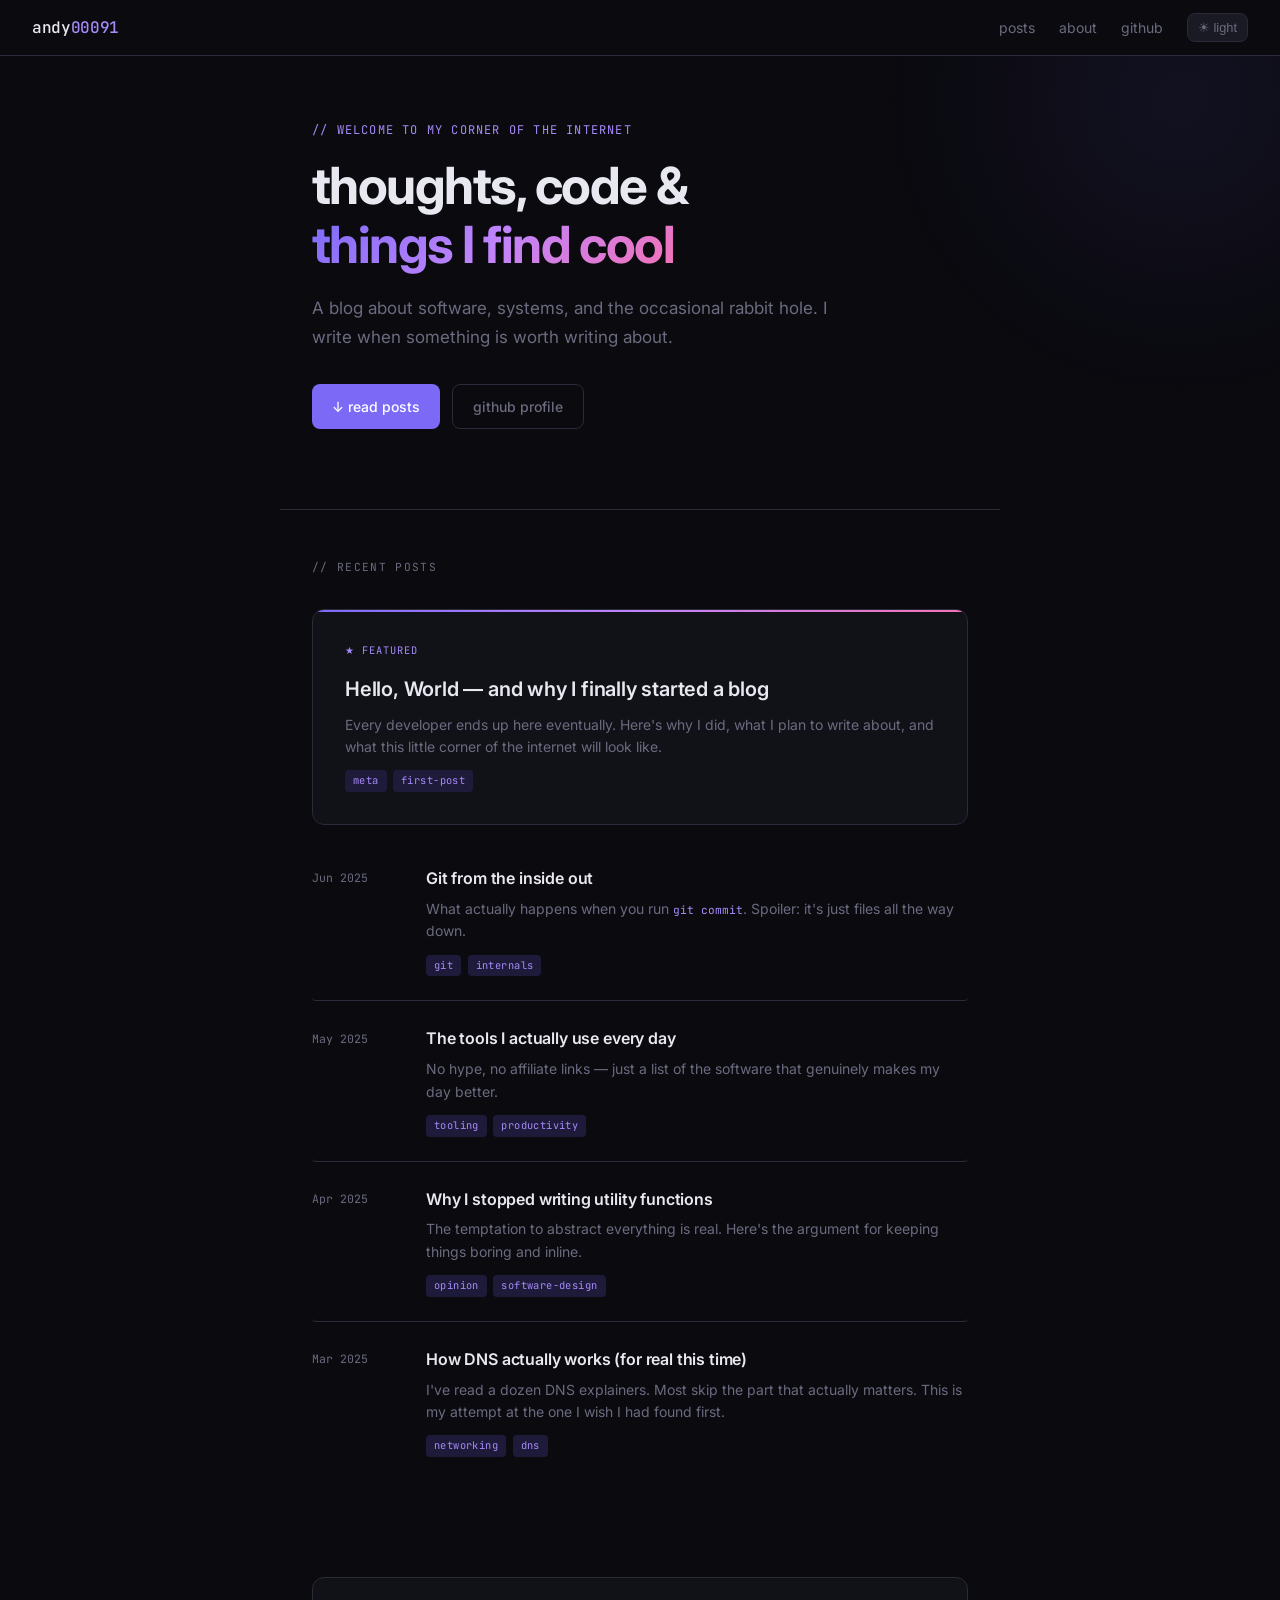
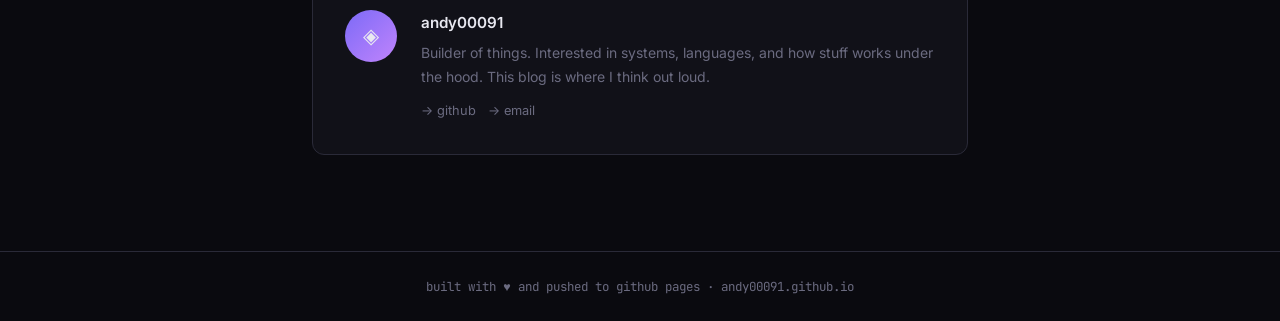
==== index.html @ 7dd6c5f8 "Initial commit: launch andy00091.github.io blog" ====
<!DOCTYPE html>
<html lang="en" data-theme="dark">
<head>
  <meta charset="UTF-8" />
  <meta name="viewport" content="width=device-width, initial-scale=1.0" />
  <title>andy00091 — blog</title>
  <link rel="preconnect" href="https://fonts.googleapis.com" />
  <link href="https://fonts.googleapis.com/css2?family=Inter:wght@300;400;500;600;700&family=JetBrains+Mono:wght@400;500&display=swap" rel="stylesheet" />
  <style>
    :root[data-theme="dark"] {
      --bg: #0a0a0f;
      --bg2: #111118;
      --bg3: #1a1a24;
      --border: #2a2a38;
      --text: #e8e8f0;
      --muted: #6b6b80;
      --accent: #7c6af7;
      --accent2: #a78bfa;
      --tag-bg: #1e1a3a;
      --tag-text: #a78bfa;
    }
    :root[data-theme="light"] {
      --bg: #fafafa;
      --bg2: #ffffff;
      --bg3: #f0f0f5;
      --border: #e0e0ea;
      --text: #111118;
      --muted: #888899;
      --accent: #6254e8;
      --accent2: #7c6af7;
      --tag-bg: #ede9fe;
      --tag-text: #5b4fcf;
    }

    *, *::before, *::after { box-sizing: border-box; margin: 0; padding: 0; }

    html { scroll-behavior: smooth; }

    body {
      background: var(--bg);
      color: var(--text);
      font-family: 'Inter', sans-serif;
      font-size: 15px;
      line-height: 1.7;
      transition: background 0.3s, color 0.3s;
    }

    a { color: var(--accent2); text-decoration: none; }
    a:hover { text-decoration: underline; }

    /* NAV */
    nav {
      position: fixed; top: 0; left: 0; right: 0; z-index: 100;
      display: flex; align-items: center; justify-content: space-between;
      padding: 0 2rem;
      height: 56px;
      background: var(--bg);
      border-bottom: 1px solid var(--border);
      backdrop-filter: blur(12px);
    }
    .nav-logo {
      font-family: 'JetBrains Mono', monospace;
      font-size: 1rem;
      font-weight: 500;
      color: var(--text);
      letter-spacing: -0.02em;
    }
    .nav-logo span { color: var(--accent2); }
    .nav-links { display: flex; align-items: center; gap: 1.5rem; }
    .nav-links a { color: var(--muted); font-size: 0.875rem; transition: color 0.2s; }
    .nav-links a:hover { color: var(--text); text-decoration: none; }
    .theme-toggle {
      background: var(--bg3);
      border: 1px solid var(--border);
      color: var(--muted);
      border-radius: 8px;
      padding: 6px 10px;
      cursor: pointer;
      font-size: 0.8rem;
      transition: all 0.2s;
    }
    .theme-toggle:hover { color: var(--text); border-color: var(--accent); }

    /* HERO */
    .hero {
      padding: 120px 2rem 80px;
      max-width: 720px;
      margin: 0 auto;
    }
    .hero-eyebrow {
      font-family: 'JetBrains Mono', monospace;
      font-size: 0.75rem;
      color: var(--accent2);
      letter-spacing: 0.1em;
      text-transform: uppercase;
      margin-bottom: 1rem;
    }
    .hero h1 {
      font-size: clamp(2rem, 5vw, 3.2rem);
      font-weight: 700;
      line-height: 1.15;
      letter-spacing: -0.03em;
      margin-bottom: 1.25rem;
    }
    .hero h1 .gradient {
      background: linear-gradient(135deg, var(--accent) 0%, #c084fc 50%, #f472b6 100%);
      -webkit-background-clip: text;
      -webkit-text-fill-color: transparent;
      background-clip: text;
    }
    .hero p {
      font-size: 1.0625rem;
      color: var(--muted);
      max-width: 540px;
      margin-bottom: 2rem;
    }
    .hero-actions { display: flex; gap: 0.75rem; flex-wrap: wrap; }
    .btn {
      display: inline-flex; align-items: center; gap: 0.4rem;
      padding: 0.6rem 1.25rem;
      border-radius: 8px;
      font-size: 0.875rem;
      font-weight: 500;
      cursor: pointer;
      transition: all 0.2s;
      border: none;
    }
    .btn-primary {
      background: var(--accent);
      color: #fff;
    }
    .btn-primary:hover { background: var(--accent2); text-decoration: none; color: #fff; }
    .btn-ghost {
      background: transparent;
      color: var(--muted);
      border: 1px solid var(--border);
    }
    .btn-ghost:hover { color: var(--text); border-color: var(--accent); text-decoration: none; }

    /* DIVIDER */
    .section-divider {
      max-width: 720px;
      margin: 0 auto;
      padding: 0 2rem;
      border-top: 1px solid var(--border);
    }

    /* POSTS */
    .posts-section {
      max-width: 720px;
      margin: 0 auto;
      padding: 3rem 2rem 6rem;
    }
    .section-label {
      font-family: 'JetBrains Mono', monospace;
      font-size: 0.7rem;
      color: var(--muted);
      letter-spacing: 0.12em;
      text-transform: uppercase;
      margin-bottom: 2rem;
    }
    .post-list { display: flex; flex-direction: column; gap: 0; }

    .post-item {
      display: grid;
      grid-template-columns: 90px 1fr;
      gap: 0 1.5rem;
      padding: 1.5rem 0;
      border-bottom: 1px solid var(--border);
      transition: background 0.15s;
      border-radius: 4px;
      cursor: pointer;
    }
    .post-item:last-child { border-bottom: none; }
    .post-item:hover .post-title { color: var(--accent2); }

    .post-date {
      font-family: 'JetBrains Mono', monospace;
      font-size: 0.72rem;
      color: var(--muted);
      padding-top: 0.2rem;
      white-space: nowrap;
    }
    .post-title {
      font-size: 1rem;
      font-weight: 600;
      color: var(--text);
      transition: color 0.2s;
      margin-bottom: 0.35rem;
      letter-spacing: -0.01em;
    }
    .post-excerpt {
      font-size: 0.875rem;
      color: var(--muted);
      margin-bottom: 0.75rem;
      line-height: 1.6;
    }
    .post-tags { display: flex; gap: 0.4rem; flex-wrap: wrap; }
    .tag {
      font-family: 'JetBrains Mono', monospace;
      font-size: 0.65rem;
      background: var(--tag-bg);
      color: var(--tag-text);
      padding: 2px 8px;
      border-radius: 4px;
      letter-spacing: 0.04em;
    }

    /* FEATURED */
    .featured-post {
      background: var(--bg2);
      border: 1px solid var(--border);
      border-radius: 12px;
      padding: 2rem;
      margin-bottom: 1rem;
      position: relative;
      overflow: hidden;
      cursor: pointer;
      transition: border-color 0.2s, transform 0.2s;
    }
    .featured-post::before {
      content: '';
      position: absolute; top: 0; left: 0; right: 0; height: 2px;
      background: linear-gradient(90deg, var(--accent), #c084fc, #f472b6);
    }
    .featured-post:hover { border-color: var(--accent); transform: translateY(-1px); }
    .featured-label {
      font-family: 'JetBrains Mono', monospace;
      font-size: 0.65rem;
      color: var(--accent2);
      letter-spacing: 0.1em;
      text-transform: uppercase;
      margin-bottom: 0.75rem;
    }
    .featured-post .post-title { font-size: 1.25rem; margin-bottom: 0.5rem; }

    /* ABOUT STRIP */
    .about-strip {
      max-width: 720px;
      margin: 0 auto;
      padding: 0 2rem 6rem;
    }
    .about-card {
      background: var(--bg2);
      border: 1px solid var(--border);
      border-radius: 12px;
      padding: 2rem;
      display: flex;
      gap: 1.5rem;
      align-items: flex-start;
    }
    .avatar {
      width: 52px; height: 52px;
      border-radius: 50%;
      background: linear-gradient(135deg, var(--accent), #c084fc);
      display: flex; align-items: center; justify-content: center;
      font-size: 1.3rem;
      flex-shrink: 0;
    }
    .about-text h3 { font-size: 0.95rem; font-weight: 600; margin-bottom: 0.3rem; }
    .about-text p { font-size: 0.875rem; color: var(--muted); }
    .about-links { margin-top: 0.75rem; display: flex; gap: 0.75rem; }
    .about-links a { font-size: 0.8rem; color: var(--muted); transition: color 0.2s; }
    .about-links a:hover { color: var(--accent2); text-decoration: none; }

    /* FOOTER */
    footer {
      border-top: 1px solid var(--border);
      padding: 1.5rem 2rem;
      text-align: center;
      font-size: 0.78rem;
      color: var(--muted);
      font-family: 'JetBrains Mono', monospace;
    }

    /* GLOW */
    .glow-orb {
      position: fixed;
      width: 600px; height: 600px;
      border-radius: 50%;
      background: radial-gradient(circle, rgba(124,106,247,0.08) 0%, transparent 70%);
      pointer-events: none;
      top: -200px; right: -200px;
      z-index: 0;
    }

    @media (max-width: 600px) {
      .post-item { grid-template-columns: 1fr; gap: 0.25rem; }
      .post-date { margin-bottom: 0.25rem; }
      .about-card { flex-direction: column; }
    }
  </style>
</head>
<body>

<div class="glow-orb"></div>

<nav>
  <div class="nav-logo">andy<span>00091</span></div>
  <div class="nav-links">
    <a href="#posts">posts</a>
    <a href="#about">about</a>
    <a href="https://github.com/andy00091" target="_blank">github</a>
    <button class="theme-toggle" onclick="toggleTheme()">☀ light</button>
  </div>
</nav>

<main>
  <section class="hero">
    <div class="hero-eyebrow">// welcome to my corner of the internet</div>
    <h1>thoughts, code &<br/><span class="gradient">things I find cool</span></h1>
    <p>A blog about software, systems, and the occasional rabbit hole. I write when something is worth writing about.</p>
    <div class="hero-actions">
      <a href="#posts" class="btn btn-primary">↓ read posts</a>
      <a href="https://github.com/andy00091" class="btn btn-ghost" target="_blank">github profile</a>
    </div>
  </section>

  <div class="section-divider"></div>

  <section class="posts-section" id="posts">
    <div class="section-label">// recent posts</div>

    <div class="featured-post">
      <div class="featured-label">★ featured</div>
      <div class="post-title">Hello, World — and why I finally started a blog</div>
      <div class="post-excerpt">Every developer ends up here eventually. Here's why I did, what I plan to write about, and what this little corner of the internet will look like.</div>
      <div class="post-tags">
        <span class="tag">meta</span>
        <span class="tag">first-post</span>
      </div>
    </div>

    <div class="post-list">
      <div class="post-item">
        <div class="post-date">Jun 2025</div>
        <div>
          <div class="post-title">Git from the inside out</div>
          <div class="post-excerpt">What actually happens when you run <code style="font-family:JetBrains Mono,monospace;font-size:0.8em;color:var(--accent2)">git commit</code>. Spoiler: it's just files all the way down.</div>
          <div class="post-tags"><span class="tag">git</span><span class="tag">internals</span></div>
        </div>
      </div>

      <div class="post-item">
        <div class="post-date">May 2025</div>
        <div>
          <div class="post-title">The tools I actually use every day</div>
          <div class="post-excerpt">No hype, no affiliate links — just a list of the software that genuinely makes my day better.</div>
          <div class="post-tags"><span class="tag">tooling</span><span class="tag">productivity</span></div>
        </div>
      </div>

      <div class="post-item">
        <div class="post-date">Apr 2025</div>
        <div>
          <div class="post-title">Why I stopped writing utility functions</div>
          <div class="post-excerpt">The temptation to abstract everything is real. Here's the argument for keeping things boring and inline.</div>
          <div class="post-tags"><span class="tag">opinion</span><span class="tag">software-design</span></div>
        </div>
      </div>

      <div class="post-item">
        <div class="post-date">Mar 2025</div>
        <div>
          <div class="post-title">How DNS actually works (for real this time)</div>
          <div class="post-excerpt">I've read a dozen DNS explainers. Most skip the part that actually matters. This is my attempt at the one I wish I had found first.</div>
          <div class="post-tags"><span class="tag">networking</span><span class="tag">dns</span></div>
        </div>
      </div>
    </div>
  </section>

  <section class="about-strip" id="about">
    <div class="about-card">
      <div class="avatar">◈</div>
      <div class="about-text">
        <h3>andy00091</h3>
        <p>Builder of things. Interested in systems, languages, and how stuff works under the hood. This blog is where I think out loud.</p>
        <div class="about-links">
          <a href="https://github.com/andy00091" target="_blank">→ github</a>
          <a href="mailto:aglzrivas@gmail.com">→ email</a>
        </div>
      </div>
    </div>
  </section>
</main>

<footer>
  built with ♥ and pushed to github pages · andy00091.github.io
</footer>

<script>
  function toggleTheme() {
    const root = document.documentElement;
    const current = root.getAttribute('data-theme');
    const next = current === 'dark' ? 'light' : 'dark';
    root.setAttribute('data-theme', next);
    document.querySelector('.theme-toggle').textContent = next === 'dark' ? '☀ light' : '☾ dark';
    localStorage.setItem('theme', next);
  }

  // restore preference
  const saved = localStorage.getItem('theme');
  if (saved) {
    document.documentElement.setAttribute('data-theme', saved);
    document.querySelector('.theme-toggle').textContent = saved === 'dark' ? '☀ light' : '☾ dark';
  }

  // glow orb follows mouse subtly
  const orb = document.querySelector('.glow-orb');
  document.addEventListener('mousemove', e => {
    orb.style.transform = `translate(${(e.clientX - window.innerWidth) * 0.05}px, ${e.clientY * 0.05}px)`;
  });
</script>
</body>
</html>
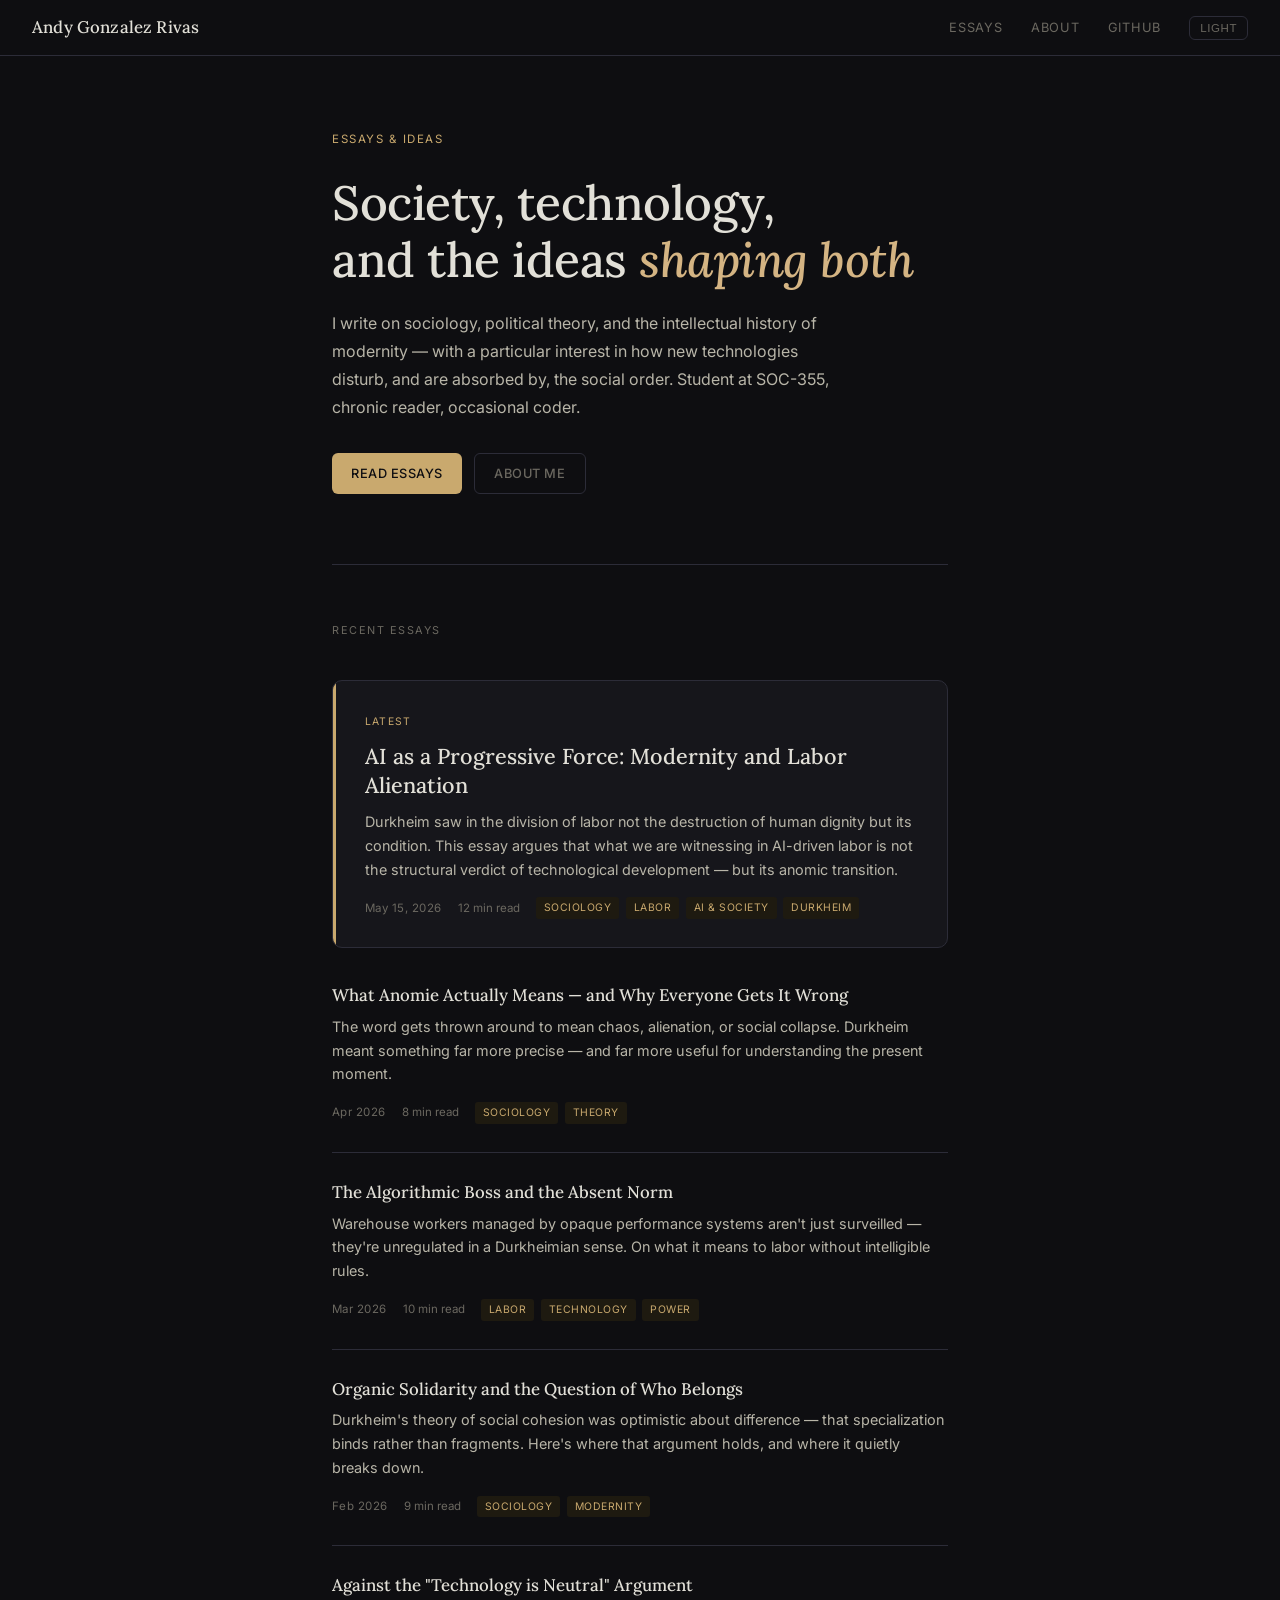
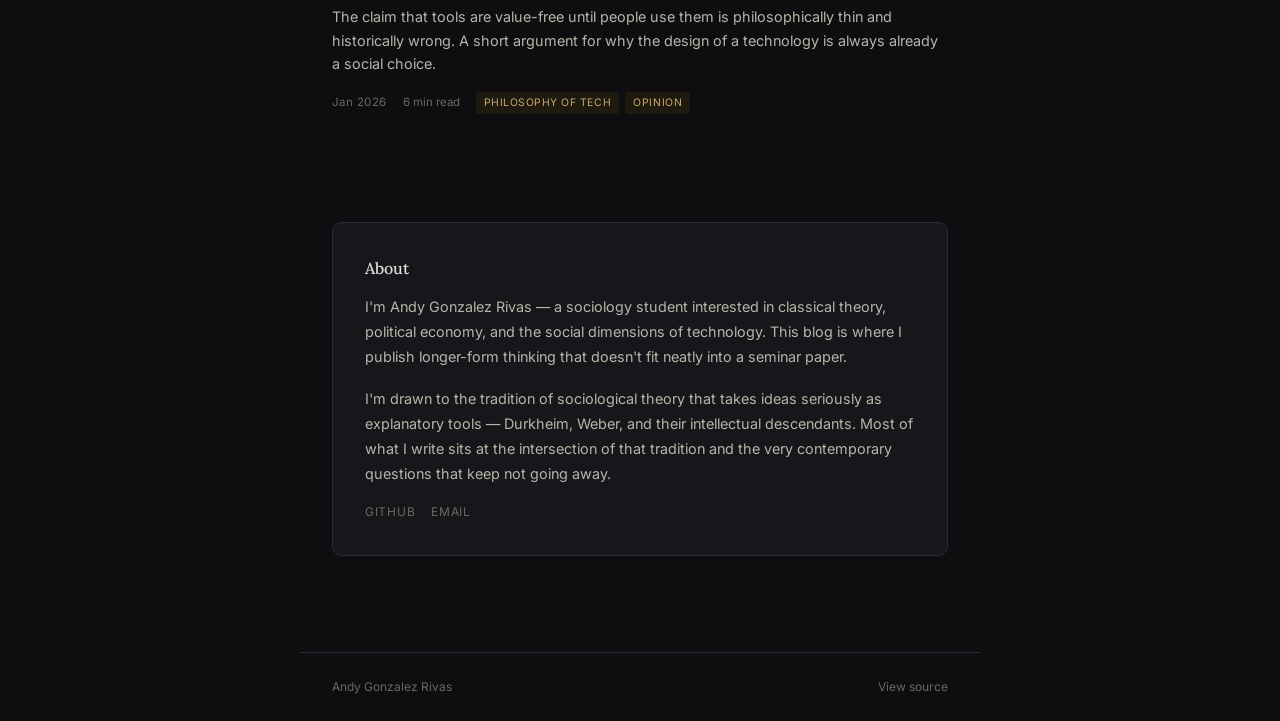
==== commit 0c58ae60: "Add posts/ layout with Durkheim essay; link featured post from index" ====
--- a/index.html
+++ b/index.html
@@ -3,37 +3,40 @@
 <head>
   <meta charset="UTF-8" />
   <meta name="viewport" content="width=device-width, initial-scale=1.0" />
-  <title>andy00091 — blog</title>
+  <title>Andy Gonzalez Rivas</title>
   <link rel="preconnect" href="https://fonts.googleapis.com" />
-  <link href="https://fonts.googleapis.com/css2?family=Inter:wght@300;400;500;600;700&family=JetBrains+Mono:wght@400;500&display=swap" rel="stylesheet" />
+  <link href="https://fonts.googleapis.com/css2?family=Lora:ital,wght@0,400;0,500;0,600;1,400;1,500&family=Inter:wght@300;400;500;600&family=JetBrains+Mono:wght@400;500&display=swap" rel="stylesheet" />
   <style>
     :root[data-theme="dark"] {
-      --bg: #0a0a0f;
-      --bg2: #111118;
-      --bg3: #1a1a24;
-      --border: #2a2a38;
-      --text: #e8e8f0;
-      --muted: #6b6b80;
-      --accent: #7c6af7;
-      --accent2: #a78bfa;
-      --tag-bg: #1e1a3a;
-      --tag-text: #a78bfa;
+      --bg: #0e0e11;
+      --bg2: #16161b;
+      --bg3: #1e1e25;
+      --border: #2c2c38;
+      --text: #e2e0d8;
+      --text-secondary: #b8b5a8;
+      --muted: #6b6860;
+      --accent: #c9a96e;
+      --accent2: #d4b483;
+      --tag-bg: #1e1a10;
+      --tag-text: #c9a96e;
+      --pullquote-border: #c9a96e;
     }
     :root[data-theme="light"] {
-      --bg: #fafafa;
+      --bg: #f7f5f0;
       --bg2: #ffffff;
-      --bg3: #f0f0f5;
-      --border: #e0e0ea;
-      --text: #111118;
-      --muted: #888899;
-      --accent: #6254e8;
-      --accent2: #7c6af7;
-      --tag-bg: #ede9fe;
-      --tag-text: #5b4fcf;
+      --bg3: #eeebe4;
+      --border: #dedad0;
+      --text: #1a1814;
+      --text-secondary: #4a4640;
+      --muted: #9a9488;
+      --accent: #8b6914;
+      --accent2: #a07c1e;
+      --tag-bg: #f0e8d4;
+      --tag-text: #8b6914;
+      --pullquote-border: #8b6914;
     }
 
     *, *::before, *::after { box-sizing: border-box; margin: 0; padding: 0; }
-
     html { scroll-behavior: smooth; }
 
     body {
@@ -45,7 +48,7 @@
       transition: background 0.3s, color 0.3s;
     }
 
-    a { color: var(--accent2); text-decoration: none; }
+    a { color: var(--accent); text-decoration: none; }
     a:hover { text-decoration: underline; }
 
     /* NAV */
@@ -56,80 +59,90 @@
       height: 56px;
       background: var(--bg);
       border-bottom: 1px solid var(--border);
-      backdrop-filter: blur(12px);
     }
     .nav-logo {
-      font-family: 'JetBrains Mono', monospace;
-      font-size: 1rem;
+      font-family: 'Lora', serif;
+      font-size: 1.05rem;
       font-weight: 500;
       color: var(--text);
-      letter-spacing: -0.02em;
-    }
-    .nav-logo span { color: var(--accent2); }
-    .nav-links { display: flex; align-items: center; gap: 1.5rem; }
-    .nav-links a { color: var(--muted); font-size: 0.875rem; transition: color 0.2s; }
+      letter-spacing: 0.01em;
+    }
+    .nav-links {
+      display: flex; align-items: center; gap: 1.75rem;
+    }
+    .nav-links a {
+      color: var(--muted);
+      font-size: 0.8rem;
+      letter-spacing: 0.06em;
+      text-transform: uppercase;
+      transition: color 0.2s;
+    }
     .nav-links a:hover { color: var(--text); text-decoration: none; }
     .theme-toggle {
-      background: var(--bg3);
+      background: none;
       border: 1px solid var(--border);
       color: var(--muted);
-      border-radius: 8px;
-      padding: 6px 10px;
+      border-radius: 6px;
+      padding: 5px 10px;
       cursor: pointer;
-      font-size: 0.8rem;
+      font-size: 0.72rem;
+      letter-spacing: 0.05em;
+      text-transform: uppercase;
       transition: all 0.2s;
     }
     .theme-toggle:hover { color: var(--text); border-color: var(--accent); }
 
     /* HERO */
     .hero {
-      padding: 120px 2rem 80px;
-      max-width: 720px;
+      max-width: 680px;
       margin: 0 auto;
-    }
-    .hero-eyebrow {
-      font-family: 'JetBrains Mono', monospace;
-      font-size: 0.75rem;
+      padding: 130px 2rem 70px;
+    }
+    .hero-kicker {
+      font-size: 0.72rem;
+      letter-spacing: 0.14em;
+      text-transform: uppercase;
+      color: var(--accent);
+      margin-bottom: 1.5rem;
+    }
+    .hero h1 {
+      font-family: 'Lora', serif;
+      font-size: clamp(2rem, 4.5vw, 3rem);
+      font-weight: 500;
+      line-height: 1.2;
+      letter-spacing: -0.01em;
+      margin-bottom: 1.25rem;
+      color: var(--text);
+    }
+    .hero h1 em {
+      font-style: italic;
       color: var(--accent2);
-      letter-spacing: 0.1em;
-      text-transform: uppercase;
-      margin-bottom: 1rem;
-    }
-    .hero h1 {
-      font-size: clamp(2rem, 5vw, 3.2rem);
-      font-weight: 700;
-      line-height: 1.15;
-      letter-spacing: -0.03em;
-      margin-bottom: 1.25rem;
-    }
-    .hero h1 .gradient {
-      background: linear-gradient(135deg, var(--accent) 0%, #c084fc 50%, #f472b6 100%);
-      -webkit-background-clip: text;
-      -webkit-text-fill-color: transparent;
-      background-clip: text;
-    }
-    .hero p {
-      font-size: 1.0625rem;
-      color: var(--muted);
-      max-width: 540px;
+    }
+    .hero-bio {
+      font-size: 1rem;
+      color: var(--text-secondary);
+      line-height: 1.75;
+      max-width: 520px;
       margin-bottom: 2rem;
     }
     .hero-actions { display: flex; gap: 0.75rem; flex-wrap: wrap; }
     .btn {
       display: inline-flex; align-items: center; gap: 0.4rem;
-      padding: 0.6rem 1.25rem;
-      border-radius: 8px;
-      font-size: 0.875rem;
-      font-weight: 500;
+      padding: 0.55rem 1.2rem;
+      border-radius: 6px;
+      font-size: 0.8rem;
+      font-weight: 500;
+      letter-spacing: 0.04em;
       cursor: pointer;
       transition: all 0.2s;
       border: none;
+      text-transform: uppercase;
     }
     .btn-primary {
       background: var(--accent);
-      color: #fff;
-    }
-    .btn-primary:hover { background: var(--accent2); text-decoration: none; color: #fff; }
+      color: var(--bg);
+    }
+    .btn-primary:hover { opacity: 0.88; text-decoration: none; color: var(--bg); }
     .btn-ghost {
       background: transparent;
       color: var(--muted);
@@ -137,280 +150,303 @@
     }
     .btn-ghost:hover { color: var(--text); border-color: var(--accent); text-decoration: none; }
 
-    /* DIVIDER */
-    .section-divider {
-      max-width: 720px;
+    /* RULE */
+    .rule {
+      max-width: 680px;
       margin: 0 auto;
       padding: 0 2rem;
+    }
+    .rule hr {
+      border: none;
       border-top: 1px solid var(--border);
     }
 
     /* POSTS */
     .posts-section {
-      max-width: 720px;
+      max-width: 680px;
       margin: 0 auto;
-      padding: 3rem 2rem 6rem;
+      padding: 3.5rem 2rem 5rem;
     }
     .section-label {
-      font-family: 'JetBrains Mono', monospace;
-      font-size: 0.7rem;
-      color: var(--muted);
+      font-size: 0.68rem;
+      letter-spacing: 0.14em;
+      text-transform: uppercase;
+      color: var(--muted);
+      margin-bottom: 2.5rem;
+    }
+
+    /* FEATURED */
+    .featured-post {
+      border: 1px solid var(--border);
+      border-radius: 10px;
+      background: var(--bg2);
+      padding: 2rem 2rem 1.75rem;
+      margin-bottom: 0.5rem;
+      position: relative;
+      overflow: hidden;
+      cursor: pointer;
+      transition: border-color 0.2s;
+    }
+    .featured-post::after {
+      content: '';
+      position: absolute;
+      left: 0; top: 0; bottom: 0;
+      width: 3px;
+      background: var(--accent);
+      border-radius: 2px 0 0 2px;
+    }
+    .featured-post:hover { border-color: var(--accent); }
+    .featured-kicker {
+      font-size: 0.65rem;
       letter-spacing: 0.12em;
       text-transform: uppercase;
-      margin-bottom: 2rem;
-    }
-    .post-list { display: flex; flex-direction: column; gap: 0; }
-
-    .post-item {
-      display: grid;
-      grid-template-columns: 90px 1fr;
-      gap: 0 1.5rem;
-      padding: 1.5rem 0;
-      border-bottom: 1px solid var(--border);
-      transition: background 0.15s;
-      border-radius: 4px;
-      cursor: pointer;
-    }
-    .post-item:last-child { border-bottom: none; }
-    .post-item:hover .post-title { color: var(--accent2); }
-
+      color: var(--accent);
+      margin-bottom: 0.75rem;
+    }
+    .featured-post .post-title {
+      font-family: 'Lora', serif;
+      font-size: 1.35rem;
+      font-weight: 500;
+      line-height: 1.35;
+      color: var(--text);
+      margin-bottom: 0.6rem;
+    }
+    .featured-post:hover .post-title { color: var(--accent2); }
+    .post-excerpt {
+      font-size: 0.9rem;
+      color: var(--text-secondary);
+      line-height: 1.65;
+      margin-bottom: 1rem;
+    }
+    .post-meta {
+      display: flex;
+      align-items: center;
+      gap: 1rem;
+      flex-wrap: wrap;
+    }
     .post-date {
-      font-family: 'JetBrains Mono', monospace;
       font-size: 0.72rem;
       color: var(--muted);
-      padding-top: 0.2rem;
-      white-space: nowrap;
-    }
-    .post-title {
-      font-size: 1rem;
-      font-weight: 600;
-      color: var(--text);
-      transition: color 0.2s;
-      margin-bottom: 0.35rem;
-      letter-spacing: -0.01em;
-    }
-    .post-excerpt {
-      font-size: 0.875rem;
-      color: var(--muted);
-      margin-bottom: 0.75rem;
-      line-height: 1.6;
+      letter-spacing: 0.04em;
+    }
+    .post-read-time {
+      font-size: 0.72rem;
+      color: var(--muted);
     }
     .post-tags { display: flex; gap: 0.4rem; flex-wrap: wrap; }
     .tag {
-      font-family: 'JetBrains Mono', monospace;
       font-size: 0.65rem;
       background: var(--tag-bg);
       color: var(--tag-text);
       padding: 2px 8px;
-      border-radius: 4px;
-      letter-spacing: 0.04em;
-    }
-
-    /* FEATURED */
-    .featured-post {
-      background: var(--bg2);
-      border: 1px solid var(--border);
-      border-radius: 12px;
-      padding: 2rem;
-      margin-bottom: 1rem;
-      position: relative;
-      overflow: hidden;
+      border-radius: 3px;
+      letter-spacing: 0.05em;
+      text-transform: uppercase;
+    }
+
+    /* POST LIST */
+    .post-list { display: flex; flex-direction: column; }
+    .post-item {
+      padding: 1.75rem 0;
+      border-bottom: 1px solid var(--border);
       cursor: pointer;
-      transition: border-color 0.2s, transform 0.2s;
-    }
-    .featured-post::before {
-      content: '';
-      position: absolute; top: 0; left: 0; right: 0; height: 2px;
-      background: linear-gradient(90deg, var(--accent), #c084fc, #f472b6);
-    }
-    .featured-post:hover { border-color: var(--accent); transform: translateY(-1px); }
-    .featured-label {
-      font-family: 'JetBrains Mono', monospace;
-      font-size: 0.65rem;
-      color: var(--accent2);
-      letter-spacing: 0.1em;
-      text-transform: uppercase;
-      margin-bottom: 0.75rem;
-    }
-    .featured-post .post-title { font-size: 1.25rem; margin-bottom: 0.5rem; }
-
-    /* ABOUT STRIP */
-    .about-strip {
-      max-width: 720px;
+      transition: none;
+    }
+    .post-item:last-child { border-bottom: none; }
+    .post-item .post-title {
+      font-family: 'Lora', serif;
+      font-size: 1.05rem;
+      font-weight: 500;
+      color: var(--text);
+      line-height: 1.4;
+      margin-bottom: 0.45rem;
+      transition: color 0.2s;
+    }
+    .post-item:hover .post-title { color: var(--accent); }
+
+    /* ABOUT */
+    .about-section {
+      max-width: 680px;
       margin: 0 auto;
       padding: 0 2rem 6rem;
     }
     .about-card {
       background: var(--bg2);
       border: 1px solid var(--border);
-      border-radius: 12px;
+      border-radius: 10px;
       padding: 2rem;
-      display: flex;
-      gap: 1.5rem;
-      align-items: flex-start;
-    }
-    .avatar {
-      width: 52px; height: 52px;
-      border-radius: 50%;
-      background: linear-gradient(135deg, var(--accent), #c084fc);
-      display: flex; align-items: center; justify-content: center;
-      font-size: 1.3rem;
-      flex-shrink: 0;
-    }
-    .about-text h3 { font-size: 0.95rem; font-weight: 600; margin-bottom: 0.3rem; }
-    .about-text p { font-size: 0.875rem; color: var(--muted); }
-    .about-links { margin-top: 0.75rem; display: flex; gap: 0.75rem; }
-    .about-links a { font-size: 0.8rem; color: var(--muted); transition: color 0.2s; }
-    .about-links a:hover { color: var(--accent2); text-decoration: none; }
+    }
+    .about-card h3 {
+      font-family: 'Lora', serif;
+      font-size: 1rem;
+      font-weight: 500;
+      margin-bottom: 0.75rem;
+    }
+    .about-card p {
+      font-size: 0.9rem;
+      color: var(--text-secondary);
+      line-height: 1.75;
+      margin-bottom: 1rem;
+    }
+    .about-links { display: flex; gap: 1rem; flex-wrap: wrap; }
+    .about-links a {
+      font-size: 0.75rem;
+      letter-spacing: 0.06em;
+      text-transform: uppercase;
+      color: var(--muted);
+      transition: color 0.2s;
+    }
+    .about-links a:hover { color: var(--accent); text-decoration: none; }
 
     /* FOOTER */
     footer {
       border-top: 1px solid var(--border);
       padding: 1.5rem 2rem;
-      text-align: center;
-      font-size: 0.78rem;
-      color: var(--muted);
-      font-family: 'JetBrains Mono', monospace;
-    }
-
-    /* GLOW */
-    .glow-orb {
-      position: fixed;
-      width: 600px; height: 600px;
-      border-radius: 50%;
-      background: radial-gradient(circle, rgba(124,106,247,0.08) 0%, transparent 70%);
-      pointer-events: none;
-      top: -200px; right: -200px;
-      z-index: 0;
-    }
-
-    @media (max-width: 600px) {
-      .post-item { grid-template-columns: 1fr; gap: 0.25rem; }
-      .post-date { margin-bottom: 0.25rem; }
-      .about-card { flex-direction: column; }
+      max-width: 680px;
+      margin: 0 auto;
+      display: flex;
+      justify-content: space-between;
+      align-items: center;
+      font-size: 0.75rem;
+      color: var(--muted);
+    }
+    footer a { color: var(--muted); }
+    footer a:hover { color: var(--accent); text-decoration: none; }
+
+    @media (max-width: 560px) {
+      .nav-links a[data-hide-sm] { display: none; }
+      footer { flex-direction: column; gap: 0.5rem; text-align: center; }
     }
   </style>
 </head>
 <body>
 
-<div class="glow-orb"></div>
-
 <nav>
-  <div class="nav-logo">andy<span>00091</span></div>
+  <div class="nav-logo">Andy Gonzalez Rivas</div>
   <div class="nav-links">
-    <a href="#posts">posts</a>
-    <a href="#about">about</a>
-    <a href="https://github.com/andy00091" target="_blank">github</a>
-    <button class="theme-toggle" onclick="toggleTheme()">☀ light</button>
+    <a href="#essays">Essays</a>
+    <a href="#about" data-hide-sm>About</a>
+    <a href="https://github.com/andy00091" target="_blank" data-hide-sm>GitHub</a>
+    <button class="theme-toggle" onclick="toggleTheme()">Light</button>
   </div>
 </nav>
 
 <main>
   <section class="hero">
-    <div class="hero-eyebrow">// welcome to my corner of the internet</div>
-    <h1>thoughts, code &<br/><span class="gradient">things I find cool</span></h1>
-    <p>A blog about software, systems, and the occasional rabbit hole. I write when something is worth writing about.</p>
+    <div class="hero-kicker">Essays &amp; Ideas</div>
+    <h1>Society, technology,<br>and the ideas <em>shaping both</em></h1>
+    <p class="hero-bio">
+      I write on sociology, political theory, and the intellectual history of modernity — with a particular interest in how new technologies disturb, and are absorbed by, the social order. Student at SOC-355, chronic reader, occasional coder.
+    </p>
     <div class="hero-actions">
-      <a href="#posts" class="btn btn-primary">↓ read posts</a>
-      <a href="https://github.com/andy00091" class="btn btn-ghost" target="_blank">github profile</a>
+      <a href="#essays" class="btn btn-primary">Read essays</a>
+      <a href="#about" class="btn btn-ghost">About me</a>
     </div>
   </section>
 
-  <div class="section-divider"></div>
-
-  <section class="posts-section" id="posts">
-    <div class="section-label">// recent posts</div>
-
-    <div class="featured-post">
-      <div class="featured-label">★ featured</div>
-      <div class="post-title">Hello, World — and why I finally started a blog</div>
-      <div class="post-excerpt">Every developer ends up here eventually. Here's why I did, what I plan to write about, and what this little corner of the internet will look like.</div>
-      <div class="post-tags">
-        <span class="tag">meta</span>
-        <span class="tag">first-post</span>
+  <div class="rule"><hr></div>
+
+  <section class="posts-section" id="essays">
+    <div class="section-label">Recent essays</div>
+
+    <div class="featured-post" onclick="location.href='posts/ai-progressive-force-durkheim.html'">
+      <div class="featured-kicker">Latest</div>
+      <div class="post-title">AI as a Progressive Force: Modernity and Labor Alienation</div>
+      <p class="post-excerpt">
+        Durkheim saw in the division of labor not the destruction of human dignity but its condition. This essay argues that what we are witnessing in AI-driven labor is not the structural verdict of technological development — but its anomic transition.
+      </p>
+      <div class="post-meta">
+        <span class="post-date">May 15, 2026</span>
+        <span class="post-read-time">12 min read</span>
+        <div class="post-tags">
+          <span class="tag">Sociology</span>
+          <span class="tag">Labor</span>
+          <span class="tag">AI &amp; Society</span>
+          <span class="tag">Durkheim</span>
+        </div>
       </div>
     </div>
 
     <div class="post-list">
+
       <div class="post-item">
-        <div class="post-date">Jun 2025</div>
-        <div>
-          <div class="post-title">Git from the inside out</div>
-          <div class="post-excerpt">What actually happens when you run <code style="font-family:JetBrains Mono,monospace;font-size:0.8em;color:var(--accent2)">git commit</code>. Spoiler: it's just files all the way down.</div>
-          <div class="post-tags"><span class="tag">git</span><span class="tag">internals</span></div>
+        <div class="post-title">What Anomie Actually Means — and Why Everyone Gets It Wrong</div>
+        <p class="post-excerpt">The word gets thrown around to mean chaos, alienation, or social collapse. Durkheim meant something far more precise — and far more useful for understanding the present moment.</p>
+        <div class="post-meta">
+          <span class="post-date">Apr 2026</span>
+          <span class="post-read-time">8 min read</span>
+          <div class="post-tags"><span class="tag">Sociology</span><span class="tag">Theory</span></div>
         </div>
       </div>
 
       <div class="post-item">
-        <div class="post-date">May 2025</div>
-        <div>
-          <div class="post-title">The tools I actually use every day</div>
-          <div class="post-excerpt">No hype, no affiliate links — just a list of the software that genuinely makes my day better.</div>
-          <div class="post-tags"><span class="tag">tooling</span><span class="tag">productivity</span></div>
+        <div class="post-title">The Algorithmic Boss and the Absent Norm</div>
+        <p class="post-excerpt">Warehouse workers managed by opaque performance systems aren't just surveilled — they're unregulated in a Durkheimian sense. On what it means to labor without intelligible rules.</p>
+        <div class="post-meta">
+          <span class="post-date">Mar 2026</span>
+          <span class="post-read-time">10 min read</span>
+          <div class="post-tags"><span class="tag">Labor</span><span class="tag">Technology</span><span class="tag">Power</span></div>
         </div>
       </div>
 
       <div class="post-item">
-        <div class="post-date">Apr 2025</div>
-        <div>
-          <div class="post-title">Why I stopped writing utility functions</div>
-          <div class="post-excerpt">The temptation to abstract everything is real. Here's the argument for keeping things boring and inline.</div>
-          <div class="post-tags"><span class="tag">opinion</span><span class="tag">software-design</span></div>
+        <div class="post-title">Organic Solidarity and the Question of Who Belongs</div>
+        <p class="post-excerpt">Durkheim's theory of social cohesion was optimistic about difference — that specialization binds rather than fragments. Here's where that argument holds, and where it quietly breaks down.</p>
+        <div class="post-meta">
+          <span class="post-date">Feb 2026</span>
+          <span class="post-read-time">9 min read</span>
+          <div class="post-tags"><span class="tag">Sociology</span><span class="tag">Modernity</span></div>
         </div>
       </div>
 
       <div class="post-item">
-        <div class="post-date">Mar 2025</div>
-        <div>
-          <div class="post-title">How DNS actually works (for real this time)</div>
-          <div class="post-excerpt">I've read a dozen DNS explainers. Most skip the part that actually matters. This is my attempt at the one I wish I had found first.</div>
-          <div class="post-tags"><span class="tag">networking</span><span class="tag">dns</span></div>
+        <div class="post-title">Against the "Technology is Neutral" Argument</div>
+        <p class="post-excerpt">The claim that tools are value-free until people use them is philosophically thin and historically wrong. A short argument for why the design of a technology is always already a social choice.</p>
+        <div class="post-meta">
+          <span class="post-date">Jan 2026</span>
+          <span class="post-read-time">6 min read</span>
+          <div class="post-tags"><span class="tag">Philosophy of Tech</span><span class="tag">Opinion</span></div>
         </div>
       </div>
+
     </div>
   </section>
 
-  <section class="about-strip" id="about">
+  <section class="about-section" id="about">
     <div class="about-card">
-      <div class="avatar">◈</div>
-      <div class="about-text">
-        <h3>andy00091</h3>
-        <p>Builder of things. Interested in systems, languages, and how stuff works under the hood. This blog is where I think out loud.</p>
-        <div class="about-links">
-          <a href="https://github.com/andy00091" target="_blank">→ github</a>
-          <a href="mailto:aglzrivas@gmail.com">→ email</a>
-        </div>
+      <h3>About</h3>
+      <p>
+        I'm Andy Gonzalez Rivas — a sociology student interested in classical theory, political economy, and the social dimensions of technology. This blog is where I publish longer-form thinking that doesn't fit neatly into a seminar paper.
+      </p>
+      <p>
+        I'm drawn to the tradition of sociological theory that takes ideas seriously as explanatory tools — Durkheim, Weber, and their intellectual descendants. Most of what I write sits at the intersection of that tradition and the very contemporary questions that keep not going away.
+      </p>
+      <div class="about-links">
+        <a href="https://github.com/andy00091" target="_blank">GitHub</a>
+        <a href="mailto:aglzrivas@gmail.com">Email</a>
       </div>
     </div>
   </section>
 </main>
 
 <footer>
-  built with ♥ and pushed to github pages · andy00091.github.io
+  <span>Andy Gonzalez Rivas</span>
+  <a href="https://github.com/andy00091/andy00091.github.io" target="_blank">View source</a>
 </footer>
 
 <script>
   function toggleTheme() {
     const root = document.documentElement;
-    const current = root.getAttribute('data-theme');
-    const next = current === 'dark' ? 'light' : 'dark';
+    const next = root.getAttribute('data-theme') === 'dark' ? 'light' : 'dark';
     root.setAttribute('data-theme', next);
-    document.querySelector('.theme-toggle').textContent = next === 'dark' ? '☀ light' : '☾ dark';
+    document.querySelector('.theme-toggle').textContent = next === 'dark' ? 'Light' : 'Dark';
     localStorage.setItem('theme', next);
   }
-
-  // restore preference
   const saved = localStorage.getItem('theme');
   if (saved) {
     document.documentElement.setAttribute('data-theme', saved);
-    document.querySelector('.theme-toggle').textContent = saved === 'dark' ? '☀ light' : '☾ dark';
+    document.querySelector('.theme-toggle').textContent = saved === 'dark' ? 'Light' : 'Dark';
   }
-
-  // glow orb follows mouse subtly
-  const orb = document.querySelector('.glow-orb');
-  document.addEventListener('mousemove', e => {
-    orb.style.transform = `translate(${(e.clientX - window.innerWidth) * 0.05}px, ${e.clientY * 0.05}px)`;
-  });
 </script>
 </body>
 </html>
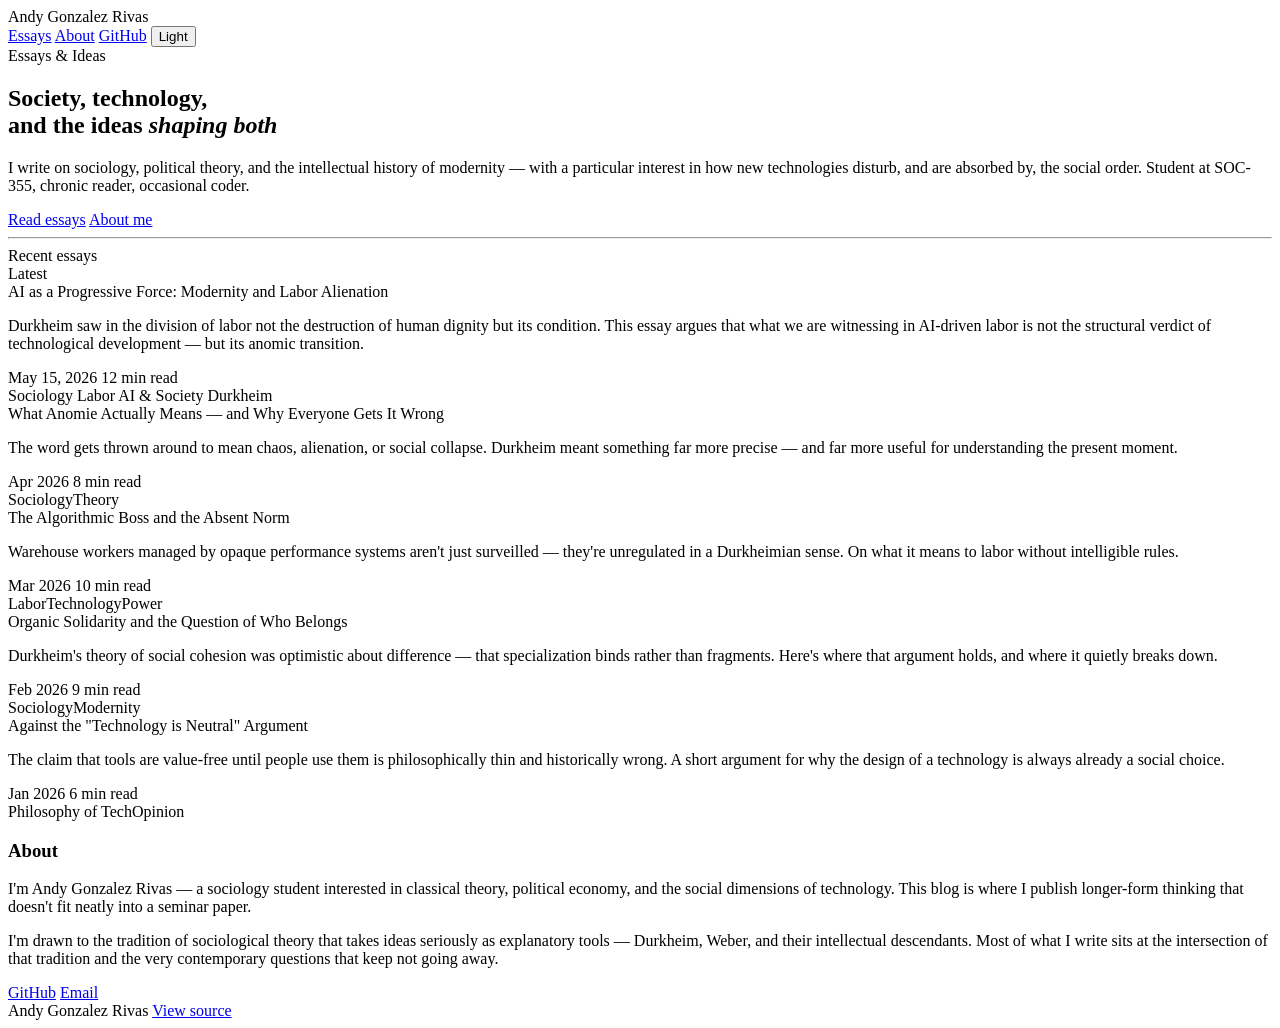
==== commit 17abffd2: "Add SEO meta tags, Open Graph, and Twitter card to all pages" ====
--- a/index.html
+++ b/index.html
@@ -1,323 +1,28 @@
-<!DOCTYPE html>
+﻿<!DOCTYPE html>
 <html lang="en" data-theme="dark">
 <head>
   <meta charset="UTF-8" />
   <meta name="viewport" content="width=device-width, initial-scale=1.0" />
   <title>Andy Gonzalez Rivas</title>
+  <meta name="description" content="Essays on society, technology, and the ideas shaping both. Sociology, political theory, and the intellectual history of modernity." />
+  <meta name="author" content="Andy Gonzalez Rivas" />
+  <link rel="canonical" href="https://andy00091.github.io/" />
+
+  <!-- Open Graph -->
+  <meta property="og:type" content="website" />
+  <meta property="og:url" content="https://andy00091.github.io/" />
+  <meta property="og:title" content="Andy Gonzalez Rivas" />
+  <meta property="og:description" content="Essays on society, technology, and the ideas shaping both. Sociology, political theory, and the intellectual history of modernity." />
+  <meta property="og:site_name" content="Andy Gonzalez Rivas" />
+
+  <!-- Twitter / X card -->
+  <meta name="twitter:card" content="summary" />
+  <meta name="twitter:title" content="Andy Gonzalez Rivas" />
+  <meta name="twitter:description" content="Essays on society, technology, and the ideas shaping both." />
   <link rel="preconnect" href="https://fonts.googleapis.com" />
-  <link href="https://fonts.googleapis.com/css2?family=Lora:ital,wght@0,400;0,500;0,600;1,400;1,500&family=Inter:wght@300;400;500;600&family=JetBrains+Mono:wght@400;500&display=swap" rel="stylesheet" />
-  <style>
-    :root[data-theme="dark"] {
-      --bg: #0e0e11;
-      --bg2: #16161b;
-      --bg3: #1e1e25;
-      --border: #2c2c38;
-      --text: #e2e0d8;
-      --text-secondary: #b8b5a8;
-      --muted: #6b6860;
-      --accent: #c9a96e;
-      --accent2: #d4b483;
-      --tag-bg: #1e1a10;
-      --tag-text: #c9a96e;
-      --pullquote-border: #c9a96e;
-    }
-    :root[data-theme="light"] {
-      --bg: #f7f5f0;
-      --bg2: #ffffff;
-      --bg3: #eeebe4;
-      --border: #dedad0;
-      --text: #1a1814;
-      --text-secondary: #4a4640;
-      --muted: #9a9488;
-      --accent: #8b6914;
-      --accent2: #a07c1e;
-      --tag-bg: #f0e8d4;
-      --tag-text: #8b6914;
-      --pullquote-border: #8b6914;
-    }
-
-    *, *::before, *::after { box-sizing: border-box; margin: 0; padding: 0; }
-    html { scroll-behavior: smooth; }
-
-    body {
-      background: var(--bg);
-      color: var(--text);
-      font-family: 'Inter', sans-serif;
-      font-size: 15px;
-      line-height: 1.7;
-      transition: background 0.3s, color 0.3s;
-    }
-
-    a { color: var(--accent); text-decoration: none; }
-    a:hover { text-decoration: underline; }
-
-    /* NAV */
-    nav {
-      position: fixed; top: 0; left: 0; right: 0; z-index: 100;
-      display: flex; align-items: center; justify-content: space-between;
-      padding: 0 2rem;
-      height: 56px;
-      background: var(--bg);
-      border-bottom: 1px solid var(--border);
-    }
-    .nav-logo {
-      font-family: 'Lora', serif;
-      font-size: 1.05rem;
-      font-weight: 500;
-      color: var(--text);
-      letter-spacing: 0.01em;
-    }
-    .nav-links {
-      display: flex; align-items: center; gap: 1.75rem;
-    }
-    .nav-links a {
-      color: var(--muted);
-      font-size: 0.8rem;
-      letter-spacing: 0.06em;
-      text-transform: uppercase;
-      transition: color 0.2s;
-    }
-    .nav-links a:hover { color: var(--text); text-decoration: none; }
-    .theme-toggle {
-      background: none;
-      border: 1px solid var(--border);
-      color: var(--muted);
-      border-radius: 6px;
-      padding: 5px 10px;
-      cursor: pointer;
-      font-size: 0.72rem;
-      letter-spacing: 0.05em;
-      text-transform: uppercase;
-      transition: all 0.2s;
-    }
-    .theme-toggle:hover { color: var(--text); border-color: var(--accent); }
-
-    /* HERO */
-    .hero {
-      max-width: 680px;
-      margin: 0 auto;
-      padding: 130px 2rem 70px;
-    }
-    .hero-kicker {
-      font-size: 0.72rem;
-      letter-spacing: 0.14em;
-      text-transform: uppercase;
-      color: var(--accent);
-      margin-bottom: 1.5rem;
-    }
-    .hero h1 {
-      font-family: 'Lora', serif;
-      font-size: clamp(2rem, 4.5vw, 3rem);
-      font-weight: 500;
-      line-height: 1.2;
-      letter-spacing: -0.01em;
-      margin-bottom: 1.25rem;
-      color: var(--text);
-    }
-    .hero h1 em {
-      font-style: italic;
-      color: var(--accent2);
-    }
-    .hero-bio {
-      font-size: 1rem;
-      color: var(--text-secondary);
-      line-height: 1.75;
-      max-width: 520px;
-      margin-bottom: 2rem;
-    }
-    .hero-actions { display: flex; gap: 0.75rem; flex-wrap: wrap; }
-    .btn {
-      display: inline-flex; align-items: center; gap: 0.4rem;
-      padding: 0.55rem 1.2rem;
-      border-radius: 6px;
-      font-size: 0.8rem;
-      font-weight: 500;
-      letter-spacing: 0.04em;
-      cursor: pointer;
-      transition: all 0.2s;
-      border: none;
-      text-transform: uppercase;
-    }
-    .btn-primary {
-      background: var(--accent);
-      color: var(--bg);
-    }
-    .btn-primary:hover { opacity: 0.88; text-decoration: none; color: var(--bg); }
-    .btn-ghost {
-      background: transparent;
-      color: var(--muted);
-      border: 1px solid var(--border);
-    }
-    .btn-ghost:hover { color: var(--text); border-color: var(--accent); text-decoration: none; }
-
-    /* RULE */
-    .rule {
-      max-width: 680px;
-      margin: 0 auto;
-      padding: 0 2rem;
-    }
-    .rule hr {
-      border: none;
-      border-top: 1px solid var(--border);
-    }
-
-    /* POSTS */
-    .posts-section {
-      max-width: 680px;
-      margin: 0 auto;
-      padding: 3.5rem 2rem 5rem;
-    }
-    .section-label {
-      font-size: 0.68rem;
-      letter-spacing: 0.14em;
-      text-transform: uppercase;
-      color: var(--muted);
-      margin-bottom: 2.5rem;
-    }
-
-    /* FEATURED */
-    .featured-post {
-      border: 1px solid var(--border);
-      border-radius: 10px;
-      background: var(--bg2);
-      padding: 2rem 2rem 1.75rem;
-      margin-bottom: 0.5rem;
-      position: relative;
-      overflow: hidden;
-      cursor: pointer;
-      transition: border-color 0.2s;
-    }
-    .featured-post::after {
-      content: '';
-      position: absolute;
-      left: 0; top: 0; bottom: 0;
-      width: 3px;
-      background: var(--accent);
-      border-radius: 2px 0 0 2px;
-    }
-    .featured-post:hover { border-color: var(--accent); }
-    .featured-kicker {
-      font-size: 0.65rem;
-      letter-spacing: 0.12em;
-      text-transform: uppercase;
-      color: var(--accent);
-      margin-bottom: 0.75rem;
-    }
-    .featured-post .post-title {
-      font-family: 'Lora', serif;
-      font-size: 1.35rem;
-      font-weight: 500;
-      line-height: 1.35;
-      color: var(--text);
-      margin-bottom: 0.6rem;
-    }
-    .featured-post:hover .post-title { color: var(--accent2); }
-    .post-excerpt {
-      font-size: 0.9rem;
-      color: var(--text-secondary);
-      line-height: 1.65;
-      margin-bottom: 1rem;
-    }
-    .post-meta {
-      display: flex;
-      align-items: center;
-      gap: 1rem;
-      flex-wrap: wrap;
-    }
-    .post-date {
-      font-size: 0.72rem;
-      color: var(--muted);
-      letter-spacing: 0.04em;
-    }
-    .post-read-time {
-      font-size: 0.72rem;
-      color: var(--muted);
-    }
-    .post-tags { display: flex; gap: 0.4rem; flex-wrap: wrap; }
-    .tag {
-      font-size: 0.65rem;
-      background: var(--tag-bg);
-      color: var(--tag-text);
-      padding: 2px 8px;
-      border-radius: 3px;
-      letter-spacing: 0.05em;
-      text-transform: uppercase;
-    }
-
-    /* POST LIST */
-    .post-list { display: flex; flex-direction: column; }
-    .post-item {
-      padding: 1.75rem 0;
-      border-bottom: 1px solid var(--border);
-      cursor: pointer;
-      transition: none;
-    }
-    .post-item:last-child { border-bottom: none; }
-    .post-item .post-title {
-      font-family: 'Lora', serif;
-      font-size: 1.05rem;
-      font-weight: 500;
-      color: var(--text);
-      line-height: 1.4;
-      margin-bottom: 0.45rem;
-      transition: color 0.2s;
-    }
-    .post-item:hover .post-title { color: var(--accent); }
-
-    /* ABOUT */
-    .about-section {
-      max-width: 680px;
-      margin: 0 auto;
-      padding: 0 2rem 6rem;
-    }
-    .about-card {
-      background: var(--bg2);
-      border: 1px solid var(--border);
-      border-radius: 10px;
-      padding: 2rem;
-    }
-    .about-card h3 {
-      font-family: 'Lora', serif;
-      font-size: 1rem;
-      font-weight: 500;
-      margin-bottom: 0.75rem;
-    }
-    .about-card p {
-      font-size: 0.9rem;
-      color: var(--text-secondary);
-      line-height: 1.75;
-      margin-bottom: 1rem;
-    }
-    .about-links { display: flex; gap: 1rem; flex-wrap: wrap; }
-    .about-links a {
-      font-size: 0.75rem;
-      letter-spacing: 0.06em;
-      text-transform: uppercase;
-      color: var(--muted);
-      transition: color 0.2s;
-    }
-    .about-links a:hover { color: var(--accent); text-decoration: none; }
-
-    /* FOOTER */
-    footer {
-      border-top: 1px solid var(--border);
-      padding: 1.5rem 2rem;
-      max-width: 680px;
-      margin: 0 auto;
-      display: flex;
-      justify-content: space-between;
-      align-items: center;
-      font-size: 0.75rem;
-      color: var(--muted);
-    }
-    footer a { color: var(--muted); }
-    footer a:hover { color: var(--accent); text-decoration: none; }
-
-    @media (max-width: 560px) {
-      .nav-links a[data-hide-sm] { display: none; }
-      footer { flex-direction: column; gap: 0.5rem; text-align: center; }
-    }
-  </style>
+  <link href="https://fonts.googleapis.com/css2?family=Lora:ital,wght@0,400;0,500;0,600;1,400;1,500&family=Inter:wght@300;400;500;600&display=swap" rel="stylesheet" />
+  <link rel="stylesheet" href="style.css" />
+  <link rel="alternate" type="application/rss+xml" title="Andy Gonzalez Rivas" href="https://andy00091.github.io/feed.xml" />
 </head>
 <body>
 
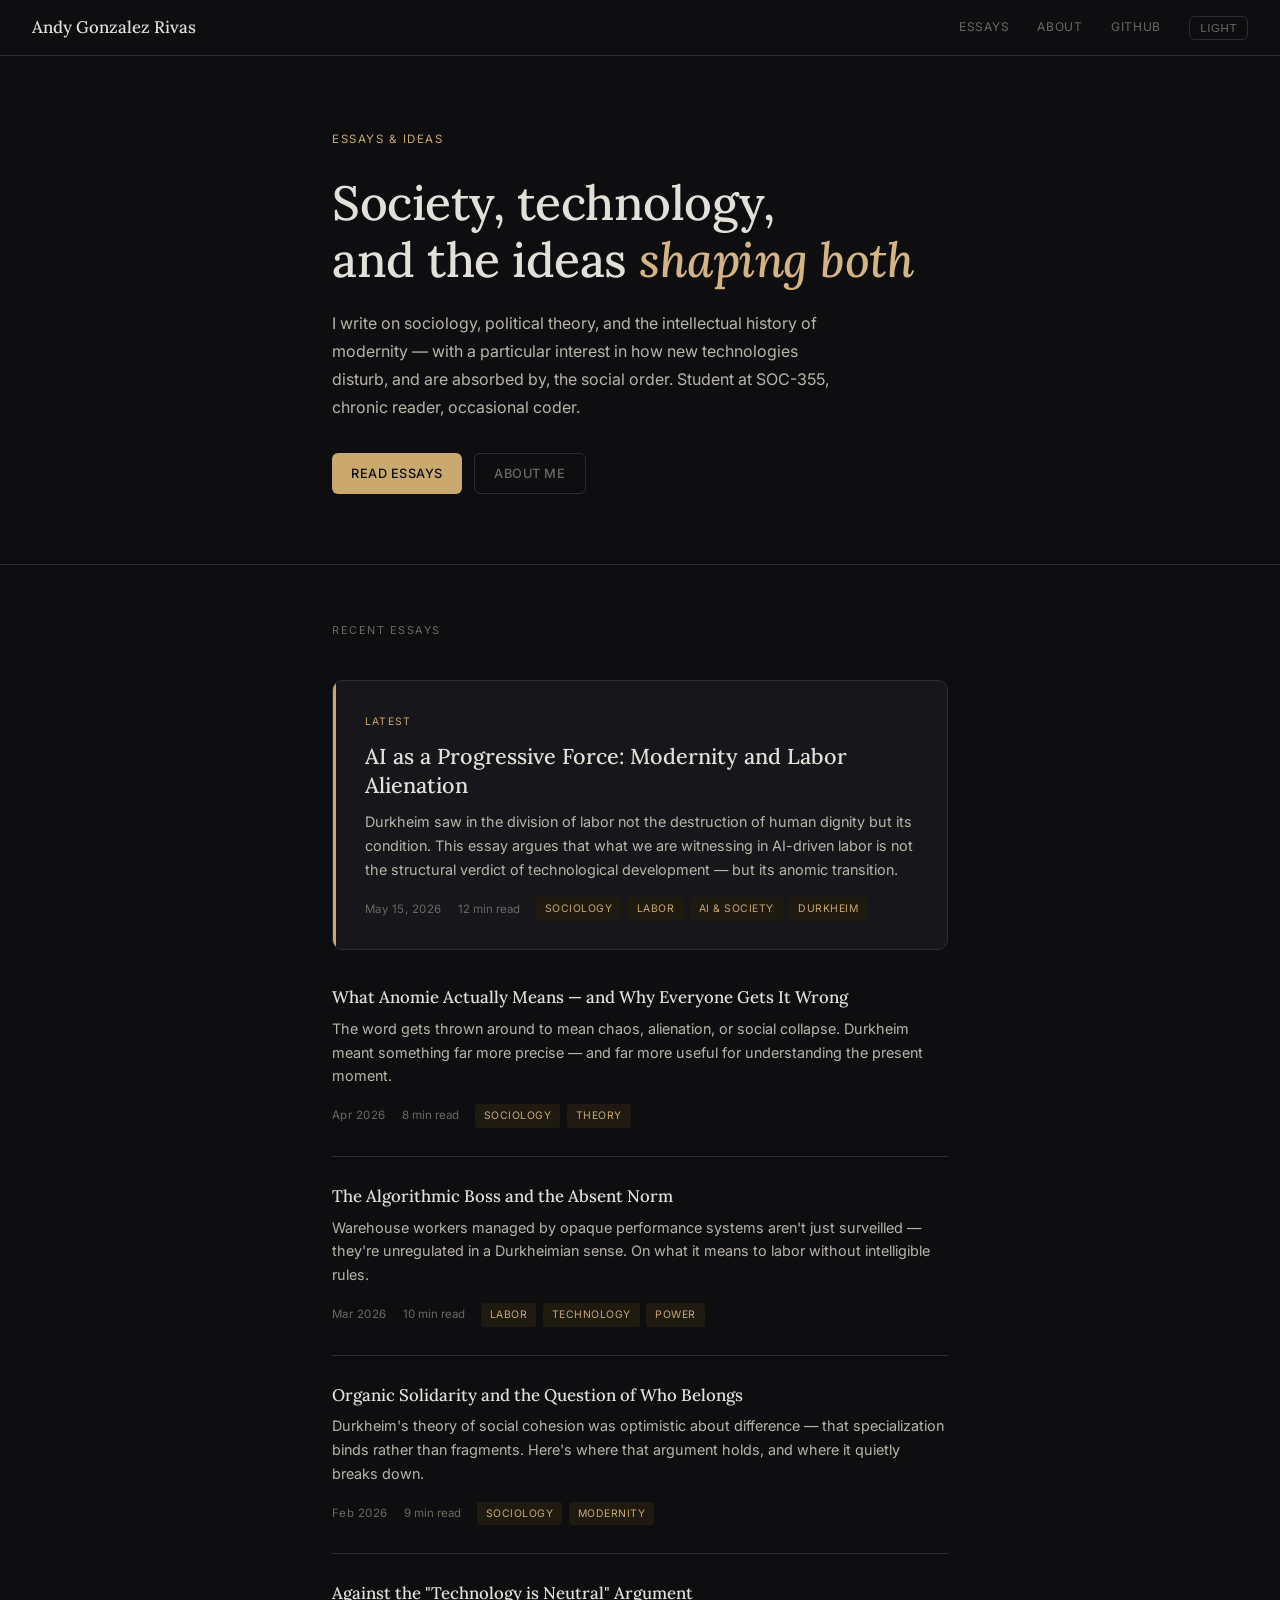
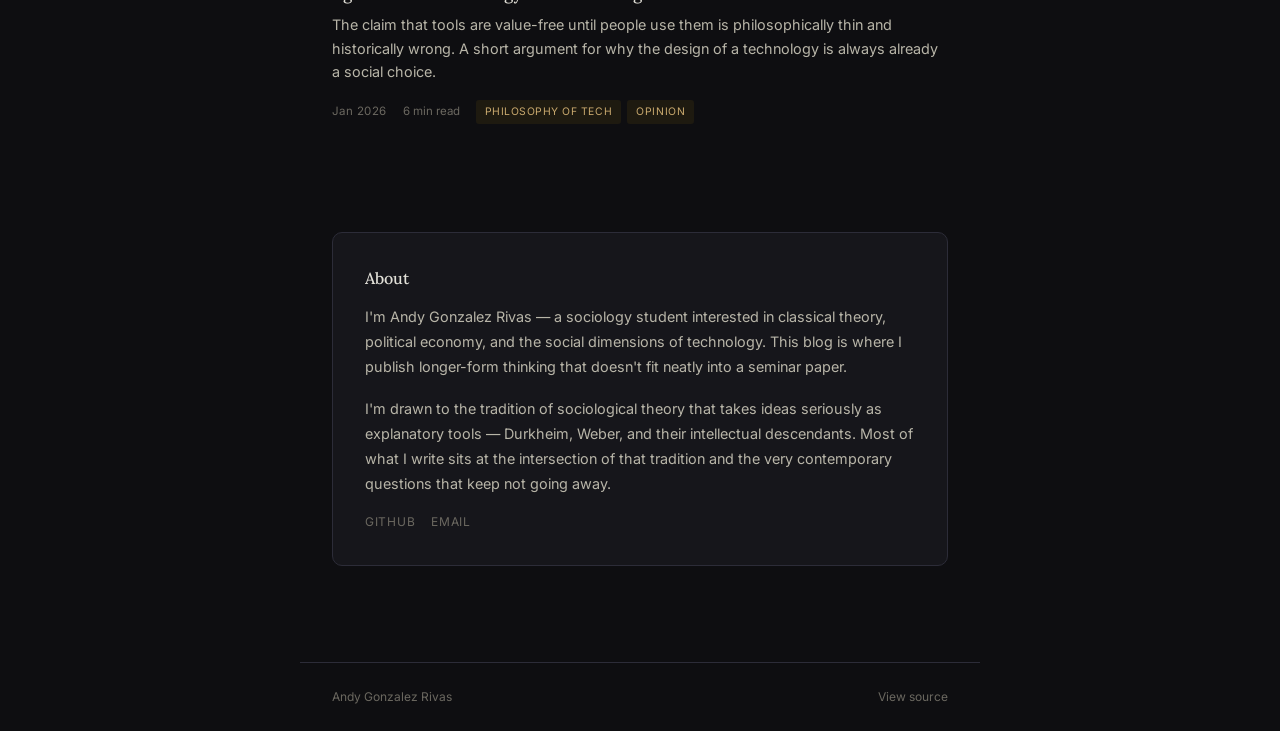
==== commit 698c54c3: "Fix double nav: scope fixed positioning to .site-nav class" ====
--- a/index.html
+++ b/index.html
@@ -26,7 +26,7 @@
 </head>
 <body>
 
-<nav>
+<nav class="site-nav">
   <div class="nav-logo">Andy Gonzalez Rivas</div>
   <div class="nav-links">
     <a href="#essays">Essays</a>
--- a/style.css
+++ b/style.css
@@ -0,0 +1,471 @@
+/* ============================================================
+   Tokens
+   ============================================================ */
+:root[data-theme="dark"] {
+  --bg: #0e0e11;
+  --bg2: #16161b;
+  --bg3: #1e1e25;
+  --border: #2c2c38;
+  --text: #e2e0d8;
+  --text-secondary: #b8b5a8;
+  --muted: #6b6860;
+  --accent: #c9a96e;
+  --accent2: #d4b483;
+  --tag-bg: #1e1a10;
+  --tag-text: #c9a96e;
+}
+:root[data-theme="light"] {
+  --bg: #f7f5f0;
+  --bg2: #ffffff;
+  --bg3: #eeebe4;
+  --border: #dedad0;
+  --text: #1a1814;
+  --text-secondary: #4a4640;
+  --muted: #9a9488;
+  --accent: #8b6914;
+  --accent2: #a07c1e;
+  --tag-bg: #f0e8d4;
+  --tag-text: #8b6914;
+}
+
+/* ============================================================
+   Reset & base
+   ============================================================ */
+*, *::before, *::after { box-sizing: border-box; margin: 0; padding: 0; }
+html { scroll-behavior: smooth; }
+
+body {
+  background: var(--bg);
+  color: var(--text);
+  font-family: 'Inter', sans-serif;
+  font-size: 15px;
+  line-height: 1.7;
+  transition: background 0.3s, color 0.3s;
+}
+
+a { color: var(--accent); text-decoration: none; }
+a:hover { text-decoration: underline; }
+
+/* ============================================================
+   Nav
+   ============================================================ */
+.site-nav {
+  position: fixed; top: 0; left: 0; right: 0; z-index: 100;
+  display: flex; align-items: center; justify-content: space-between;
+  padding: 0 2rem;
+  height: 56px;
+  background: var(--bg);
+  border-bottom: 1px solid var(--border);
+}
+.nav-logo {
+  font-family: 'Lora', serif;
+  font-size: 1.05rem;
+  font-weight: 500;
+  color: var(--text);
+  white-space: nowrap;
+  overflow: hidden;
+  text-overflow: ellipsis;
+  min-width: 0;
+  flex-shrink: 1;
+  margin-right: 1rem;
+}
+.nav-logo a { color: inherit; }
+.nav-logo a:hover { text-decoration: none; opacity: 0.75; }
+
+.nav-links {
+  display: flex; align-items: center; gap: 1.75rem;
+  flex-shrink: 0;
+}
+.nav-links a,
+.nav-back {
+  font-size: 0.75rem;
+  letter-spacing: 0.06em;
+  text-transform: uppercase;
+  color: var(--muted);
+  transition: color 0.2s;
+  white-space: nowrap;
+}
+.nav-links a:hover,
+.nav-back:hover { color: var(--accent); text-decoration: none; }
+
+.nav-right { display: flex; align-items: center; gap: 1.25rem; flex-shrink: 0; }
+
+.theme-toggle {
+  background: none;
+  border: 1px solid var(--border);
+  color: var(--muted);
+  border-radius: 6px;
+  padding: 5px 10px;
+  cursor: pointer;
+  font-size: 0.72rem;
+  letter-spacing: 0.05em;
+  text-transform: uppercase;
+  transition: all 0.2s;
+}
+.theme-toggle:hover { color: var(--text); border-color: var(--accent); }
+
+/* ============================================================
+   Shared primitives
+   ============================================================ */
+.tag {
+  font-size: 0.65rem;
+  background: var(--tag-bg);
+  color: var(--tag-text);
+  padding: 3px 9px;
+  border-radius: 3px;
+  letter-spacing: 0.05em;
+  text-transform: uppercase;
+}
+
+.section-label,
+.article-kicker-plain {
+  font-size: 0.68rem;
+  letter-spacing: 0.14em;
+  text-transform: uppercase;
+  color: var(--muted);
+  margin-bottom: 2.5rem;
+}
+
+.btn {
+  display: inline-flex; align-items: center; gap: 0.4rem;
+  padding: 0.55rem 1.2rem;
+  border-radius: 6px;
+  font-size: 0.8rem;
+  font-weight: 500;
+  letter-spacing: 0.04em;
+  cursor: pointer;
+  transition: all 0.2s;
+  border: none;
+  text-transform: uppercase;
+}
+.btn-primary { background: var(--accent); color: var(--bg); }
+.btn-primary:hover { opacity: 0.88; text-decoration: none; color: var(--bg); }
+.btn-ghost { background: transparent; color: var(--muted); border: 1px solid var(--border); }
+.btn-ghost:hover { color: var(--text); border-color: var(--accent); text-decoration: none; }
+
+.rule hr { border: none; border-top: 1px solid var(--border); }
+
+/* ============================================================
+   Footer
+   ============================================================ */
+footer {
+  border-top: 1px solid var(--border);
+  padding: 1.5rem 2rem;
+  max-width: 680px;
+  margin: 0 auto;
+  display: flex;
+  justify-content: space-between;
+  font-size: 0.75rem;
+  color: var(--muted);
+}
+footer a { color: var(--muted); }
+footer a:hover { color: var(--accent); text-decoration: none; }
+
+/* ============================================================
+   Index — Hero
+   ============================================================ */
+.hero {
+  max-width: 680px;
+  margin: 0 auto;
+  padding: 130px 2rem 70px;
+}
+.hero-kicker {
+  font-size: 0.72rem;
+  letter-spacing: 0.14em;
+  text-transform: uppercase;
+  color: var(--accent);
+  margin-bottom: 1.5rem;
+}
+.hero h1 {
+  font-family: 'Lora', serif;
+  font-size: clamp(2rem, 4.5vw, 3rem);
+  font-weight: 500;
+  line-height: 1.2;
+  letter-spacing: -0.01em;
+  margin-bottom: 1.25rem;
+  color: var(--text);
+}
+.hero h1 em { font-style: italic; color: var(--accent2); }
+.hero-bio {
+  font-size: 1rem;
+  color: var(--text-secondary);
+  line-height: 1.75;
+  max-width: 520px;
+  margin-bottom: 2rem;
+}
+.hero-actions { display: flex; gap: 0.75rem; flex-wrap: wrap; }
+
+/* ============================================================
+   Index — Posts
+   ============================================================ */
+.posts-section {
+  max-width: 680px;
+  margin: 0 auto;
+  padding: 3.5rem 2rem 5rem;
+}
+
+.featured-post {
+  border: 1px solid var(--border);
+  border-radius: 10px;
+  background: var(--bg2);
+  padding: 2rem 2rem 1.75rem;
+  margin-bottom: 0.5rem;
+  position: relative;
+  overflow: hidden;
+  cursor: pointer;
+  transition: border-color 0.2s;
+}
+.featured-post::after {
+  content: '';
+  position: absolute;
+  left: 0; top: 0; bottom: 0;
+  width: 3px;
+  background: var(--accent);
+  border-radius: 2px 0 0 2px;
+}
+.featured-post:hover { border-color: var(--accent); }
+.featured-kicker {
+  font-size: 0.65rem;
+  letter-spacing: 0.12em;
+  text-transform: uppercase;
+  color: var(--accent);
+  margin-bottom: 0.75rem;
+}
+.featured-post .post-title {
+  font-family: 'Lora', serif;
+  font-size: 1.35rem;
+  font-weight: 500;
+  line-height: 1.35;
+  color: var(--text);
+  margin-bottom: 0.6rem;
+}
+.featured-post:hover .post-title { color: var(--accent2); }
+
+.post-list { display: flex; flex-direction: column; }
+.post-item {
+  padding: 1.75rem 0;
+  border-bottom: 1px solid var(--border);
+  cursor: pointer;
+}
+.post-item:last-child { border-bottom: none; }
+.post-item .post-title {
+  font-family: 'Lora', serif;
+  font-size: 1.05rem;
+  font-weight: 500;
+  color: var(--text);
+  line-height: 1.4;
+  margin-bottom: 0.45rem;
+  transition: color 0.2s;
+}
+.post-item:hover .post-title { color: var(--accent); }
+
+.post-excerpt {
+  font-size: 0.9rem;
+  color: var(--text-secondary);
+  line-height: 1.65;
+  margin-bottom: 1rem;
+}
+.post-meta {
+  display: flex;
+  align-items: center;
+  gap: 1rem;
+  flex-wrap: wrap;
+}
+.post-date { font-size: 0.72rem; color: var(--muted); letter-spacing: 0.04em; }
+.post-read-time { font-size: 0.72rem; color: var(--muted); }
+.post-tags { display: flex; gap: 0.4rem; flex-wrap: wrap; }
+
+/* ============================================================
+   Index — About
+   ============================================================ */
+.about-section {
+  max-width: 680px;
+  margin: 0 auto;
+  padding: 0 2rem 6rem;
+}
+.about-card {
+  background: var(--bg2);
+  border: 1px solid var(--border);
+  border-radius: 10px;
+  padding: 2rem;
+}
+.about-card h3 {
+  font-family: 'Lora', serif;
+  font-size: 1rem;
+  font-weight: 500;
+  margin-bottom: 0.75rem;
+}
+.about-card p {
+  font-size: 0.9rem;
+  color: var(--text-secondary);
+  line-height: 1.75;
+  margin-bottom: 1rem;
+}
+.about-links { display: flex; gap: 1rem; flex-wrap: wrap; }
+.about-links a {
+  font-size: 0.75rem;
+  letter-spacing: 0.06em;
+  text-transform: uppercase;
+  color: var(--muted);
+  transition: color 0.2s;
+}
+.about-links a:hover { color: var(--accent); text-decoration: none; }
+
+/* ============================================================
+   Post page — Article
+   ============================================================ */
+.article-wrapper {
+  max-width: 680px;
+  margin: 0 auto;
+  padding: 100px 2rem 6rem;
+}
+
+.article-header {
+  margin-bottom: 3rem;
+  padding-bottom: 2rem;
+  border-bottom: 1px solid var(--border);
+}
+.article-kicker {
+  font-size: 0.68rem;
+  letter-spacing: 0.14em;
+  text-transform: uppercase;
+  color: var(--accent);
+  margin-bottom: 1.25rem;
+  display: flex;
+  align-items: center;
+  gap: 0.75rem;
+}
+.article-kicker::before {
+  content: '';
+  display: inline-block;
+  width: 24px;
+  height: 1px;
+  background: var(--accent);
+}
+.article-title {
+  font-family: 'Lora', serif;
+  font-size: clamp(1.6rem, 4vw, 2.2rem);
+  font-weight: 500;
+  line-height: 1.25;
+  letter-spacing: -0.01em;
+  color: var(--text);
+  margin-bottom: 1.25rem;
+}
+.article-subtitle {
+  font-family: 'Lora', serif;
+  font-size: 1.05rem;
+  font-style: italic;
+  color: var(--text-secondary);
+  line-height: 1.6;
+  margin-bottom: 1.75rem;
+}
+.article-byline {
+  display: flex;
+  align-items: center;
+  gap: 1.25rem;
+  flex-wrap: wrap;
+}
+.byline-author { font-size: 0.85rem; font-weight: 500; color: var(--text); }
+.byline-meta { display: flex; gap: 1rem; align-items: center; }
+.byline-meta span { font-size: 0.78rem; color: var(--muted); }
+.byline-meta .dot { opacity: 0.4; }
+.article-tags { display: flex; gap: 0.4rem; flex-wrap: wrap; margin-top: 1.25rem; }
+
+.article-body {
+  font-family: 'Lora', serif;
+  font-size: 1.0625rem;
+  line-height: 1.85;
+  color: var(--text);
+}
+.article-body p { margin-bottom: 1.6rem; }
+.article-body p:first-child::first-letter {
+  font-size: 3.5rem;
+  font-weight: 600;
+  line-height: 0.85;
+  float: left;
+  margin-right: 0.1em;
+  margin-top: 0.08em;
+  color: var(--accent);
+  font-family: 'Lora', serif;
+}
+.article-body h2 {
+  font-family: 'Lora', serif;
+  font-size: 1.25rem;
+  font-weight: 600;
+  color: var(--text);
+  margin: 2.5rem 0 1rem;
+  line-height: 1.35;
+}
+.article-body blockquote {
+  border-left: 3px solid var(--accent);
+  margin: 2rem 0;
+  padding: 0.25rem 0 0.25rem 1.5rem;
+  font-style: italic;
+  color: var(--text-secondary);
+}
+.article-body cite {
+  display: block;
+  font-style: normal;
+  font-size: 0.8rem;
+  color: var(--muted);
+  margin-top: 0.5rem;
+  font-family: 'Inter', sans-serif;
+  letter-spacing: 0.02em;
+}
+
+.article-sources {
+  margin-top: 3.5rem;
+  padding-top: 2rem;
+  border-top: 1px solid var(--border);
+}
+.sources-label {
+  font-family: 'Inter', sans-serif;
+  font-size: 0.68rem;
+  letter-spacing: 0.14em;
+  text-transform: uppercase;
+  color: var(--muted);
+  margin-bottom: 1.25rem;
+}
+.sources-list { list-style: none; display: flex; flex-direction: column; gap: 0.75rem; }
+.sources-list li {
+  font-family: 'Inter', sans-serif;
+  font-size: 0.85rem;
+  color: var(--text-secondary);
+  line-height: 1.6;
+  padding-left: 1.25rem;
+  position: relative;
+}
+.sources-list li::before { content: '—'; position: absolute; left: 0; color: var(--muted); }
+.sources-list a { color: var(--accent); word-break: break-all; }
+
+.post-nav {
+  margin-top: 3.5rem;
+  padding-top: 2rem;
+  border-top: 1px solid var(--border);
+  display: flex;
+  justify-content: space-between;
+  align-items: center;
+}
+.post-nav a {
+  font-size: 0.78rem;
+  letter-spacing: 0.06em;
+  text-transform: uppercase;
+  color: var(--muted);
+  transition: color 0.2s;
+}
+.post-nav a:hover { color: var(--accent); text-decoration: none; }
+
+/* ============================================================
+   Responsive
+   ============================================================ */
+@media (max-width: 560px) {
+  nav { padding: 0 1.25rem; gap: 0.5rem; }
+  /* Truncate long logo name on small screens */
+  .nav-logo { font-size: 0.9rem; }
+  /* Hide secondary nav links on mobile to avoid overflow */
+  [data-hide-sm] { display: none; }
+  .nav-links { gap: 1rem; }
+  .hero, .posts-section, .about-section, .rule, .article-wrapper { padding-left: 1.25rem; padding-right: 1.25rem; }
+  .article-body p:first-child::first-letter { font-size: 2.8rem; }
+  footer { flex-direction: column; gap: 0.5rem; text-align: center; }
+}
